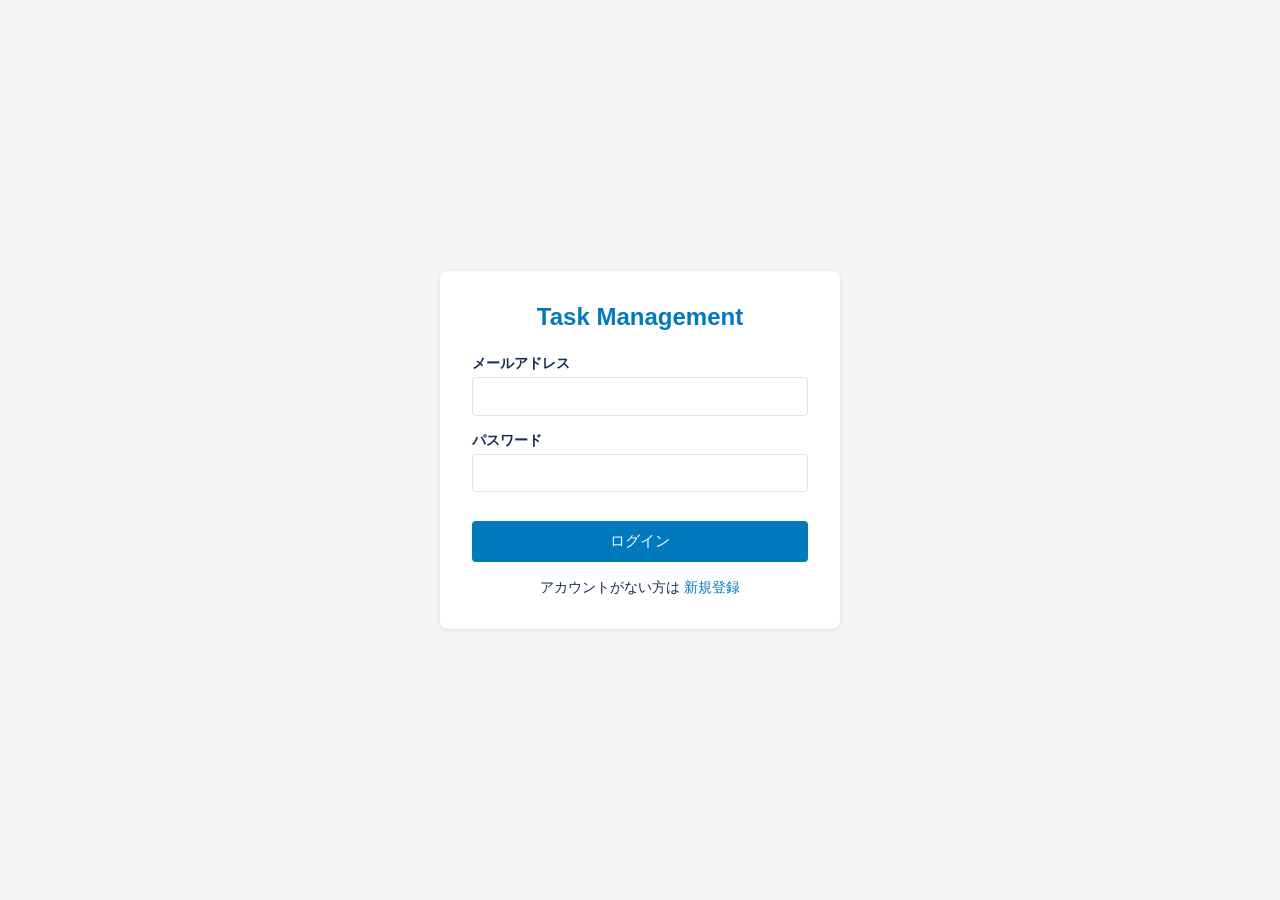
==== prototype/board.html @ 59832b31 "Add requirements docs, DB design, and HTML prototype - docs/: 要件定義書・機能要件書・画面設計書・DB設計書（ER図）・技術スタック候補 " ====
<!DOCTYPE html>
<html lang="ja">
<head>
  <meta charset="UTF-8" />
  <meta name="viewport" content="width=device-width, initial-scale=1.0" />
  <title>ボード詳細 | Task Management</title>
  <link rel="stylesheet" href="css/style.css" />
</head>
<body>
  <header class="header">
    <div class="right">
      <a href="boards.html" class="back-link">← 戻る</a>
    </div>
    <h1 id="boardTitle"></h1>
    <div class="right">
      <button class="btn btn-secondary" onclick="logout()">ログアウト</button>
    </div>
  </header>

  <div class="board-detail">
    <div class="lists-container" id="listsContainer"></div>
  </div>

  <script src="js/app.js"></script>
  <script src="js/board.js"></script>
</body>
</html>
---- prototype/css/style.css ----
* {
  box-sizing: border-box;
  margin: 0;
  padding: 0;
}

body {
  font-family: -apple-system, BlinkMacSystemFont, "Segoe UI", "Hiragino Kaku Gothic ProN", Meiryo, sans-serif;
  background: #f4f5f7;
  color: #172b4d;
  min-height: 100vh;
}

/* ==== Auth (Login / Register) ==== */
.auth-wrapper {
  display: flex;
  align-items: center;
  justify-content: center;
  min-height: 100vh;
  padding: 1rem;
}

.auth-card {
  background: #fff;
  padding: 2rem;
  border-radius: 8px;
  box-shadow: 0 1px 4px rgba(0, 0, 0, 0.1);
  width: 100%;
  max-width: 400px;
}

.auth-card h1 {
  font-size: 1.5rem;
  margin-bottom: 1.5rem;
  text-align: center;
  color: #0079bf;
}

.form-group {
  margin-bottom: 1rem;
}

.form-group label {
  display: block;
  font-size: 0.85rem;
  font-weight: 600;
  margin-bottom: 0.25rem;
}

.form-group input {
  width: 100%;
  padding: 0.6rem;
  border: 1px solid #dfe1e6;
  border-radius: 4px;
  font-size: 0.95rem;
}

.form-group input:focus {
  outline: none;
  border-color: #0079bf;
}

.btn {
  padding: 0.6rem 1rem;
  border: none;
  border-radius: 4px;
  font-size: 0.95rem;
  cursor: pointer;
  font-weight: 500;
}

.btn-primary {
  background: #0079bf;
  color: #fff;
  width: 100%;
}

.btn-primary:hover {
  background: #026aa7;
}

.btn-secondary {
  background: #fff;
  color: #172b4d;
  border: 1px solid #dfe1e6;
}

.btn-secondary:hover {
  background: #ebecf0;
}

.btn-danger {
  background: #eb5a46;
  color: #fff;
}

.btn-danger:hover {
  background: #cf513d;
}

.auth-link {
  text-align: center;
  margin-top: 1rem;
  font-size: 0.9rem;
}

.auth-link a {
  color: #0079bf;
  text-decoration: none;
}

.error {
  color: #eb5a46;
  font-size: 0.85rem;
  margin-top: 0.25rem;
  min-height: 1em;
}

/* ==== Header (common for Boards list / Board detail) ==== */
.header {
  background: #026aa7;
  color: #fff;
  padding: 0.75rem 1.5rem;
  display: flex;
  align-items: center;
  justify-content: space-between;
  box-shadow: 0 1px 2px rgba(0, 0, 0, 0.1);
}

.header h1 {
  font-size: 1.1rem;
  font-weight: 600;
}

.header .right {
  display: flex;
  gap: 0.5rem;
  align-items: center;
}

.header .back-link {
  color: #fff;
  text-decoration: none;
  padding: 0.4rem 0.7rem;
  border-radius: 4px;
  font-size: 0.9rem;
}

.header .back-link:hover {
  background: rgba(255, 255, 255, 0.15);
}

.header .btn {
  font-size: 0.85rem;
  padding: 0.4rem 0.8rem;
}

/* ==== Boards list (SC-03) ==== */
.boards-container {
  padding: 2rem;
  max-width: 1200px;
  margin: 0 auto;
}

.boards-grid {
  display: grid;
  grid-template-columns: repeat(auto-fill, minmax(220px, 1fr));
  gap: 1rem;
  margin-top: 1.5rem;
}

.board-tile {
  background: #0079bf;
  color: #fff;
  padding: 1rem;
  border-radius: 6px;
  min-height: 90px;
  cursor: pointer;
  display: flex;
  flex-direction: column;
  justify-content: space-between;
  transition: background 0.15s;
}

.board-tile:hover {
  background: #026aa7;
}

.board-tile h3 {
  font-size: 1.05rem;
  word-break: break-word;
}

.board-tile .actions {
  display: flex;
  gap: 0.25rem;
  justify-content: flex-end;
  opacity: 0;
  transition: opacity 0.15s;
}

.board-tile:hover .actions {
  opacity: 1;
}

.board-tile .mini-btn {
  background: rgba(255, 255, 255, 0.2);
  color: #fff;
  border: none;
  border-radius: 3px;
  padding: 0.2rem 0.4rem;
  font-size: 0.75rem;
  cursor: pointer;
}

.board-tile .mini-btn:hover {
  background: rgba(255, 255, 255, 0.35);
}

.board-tile.new {
  background: #dfe3e6;
  color: #5e6c84;
  justify-content: center;
  align-items: center;
  font-size: 0.95rem;
}

.board-tile.new:hover {
  background: #c1c7d0;
}

.empty-state {
  text-align: center;
  padding: 3rem 1rem;
  color: #5e6c84;
}

/* ==== Board detail (SC-04) ==== */
.board-detail {
  padding: 1rem;
  overflow-x: auto;
  min-height: calc(100vh - 56px);
}

.lists-container {
  display: flex;
  gap: 1rem;
  align-items: flex-start;
  min-width: max-content;
}

.list {
  background: #ebecf0;
  border-radius: 6px;
  padding: 0.75rem;
  width: 270px;
  flex-shrink: 0;
  max-height: calc(100vh - 100px);
  display: flex;
  flex-direction: column;
}

.list-header {
  display: flex;
  justify-content: space-between;
  align-items: center;
  margin-bottom: 0.5rem;
}

.list-header h2 {
  font-size: 0.95rem;
  font-weight: 600;
  flex-grow: 1;
  padding: 0.2rem;
  border-radius: 3px;
  cursor: text;
}

.list-header h2:hover {
  background: rgba(9, 30, 66, 0.08);
}

.list-delete {
  background: transparent;
  border: none;
  color: #6b778c;
  cursor: pointer;
  padding: 0.2rem 0.4rem;
  border-radius: 3px;
}

.list-delete:hover {
  background: rgba(9, 30, 66, 0.08);
  color: #eb5a46;
}

.cards {
  flex-grow: 1;
  overflow-y: auto;
  min-height: 20px;
  padding: 0.25rem 0;
}

.card {
  background: #fff;
  border-radius: 4px;
  padding: 0.5rem 0.6rem;
  margin-bottom: 0.5rem;
  box-shadow: 0 1px 0 rgba(9, 30, 66, 0.15);
  cursor: grab;
  font-size: 0.9rem;
  word-break: break-word;
  position: relative;
}

.card:active {
  cursor: grabbing;
}

.card.dragging {
  opacity: 0.5;
}

.card .card-delete {
  position: absolute;
  top: 2px;
  right: 4px;
  background: transparent;
  border: none;
  color: #6b778c;
  cursor: pointer;
  font-size: 0.8rem;
  padding: 0.1rem 0.3rem;
  opacity: 0;
}

.card:hover .card-delete {
  opacity: 1;
}

.cards.drag-over {
  background: rgba(0, 121, 191, 0.1);
  border-radius: 4px;
}

.add-card {
  background: transparent;
  border: none;
  color: #5e6c84;
  padding: 0.5rem;
  text-align: left;
  cursor: pointer;
  border-radius: 3px;
  font-size: 0.9rem;
  width: 100%;
}

.add-card:hover {
  background: rgba(9, 30, 66, 0.08);
  color: #172b4d;
}

.add-list {
  background: rgba(255, 255, 255, 0.6);
  border: 1px dashed #c1c7d0;
  border-radius: 6px;
  padding: 0.75rem;
  width: 270px;
  flex-shrink: 0;
  cursor: pointer;
  color: #5e6c84;
  font-size: 0.9rem;
  text-align: center;
}

.add-list:hover {
  background: rgba(255, 255, 255, 0.9);
}

.inline-input {
  width: 100%;
  padding: 0.4rem;
  border: 2px solid #0079bf;
  border-radius: 4px;
  font-size: 0.9rem;
  font-family: inherit;
}
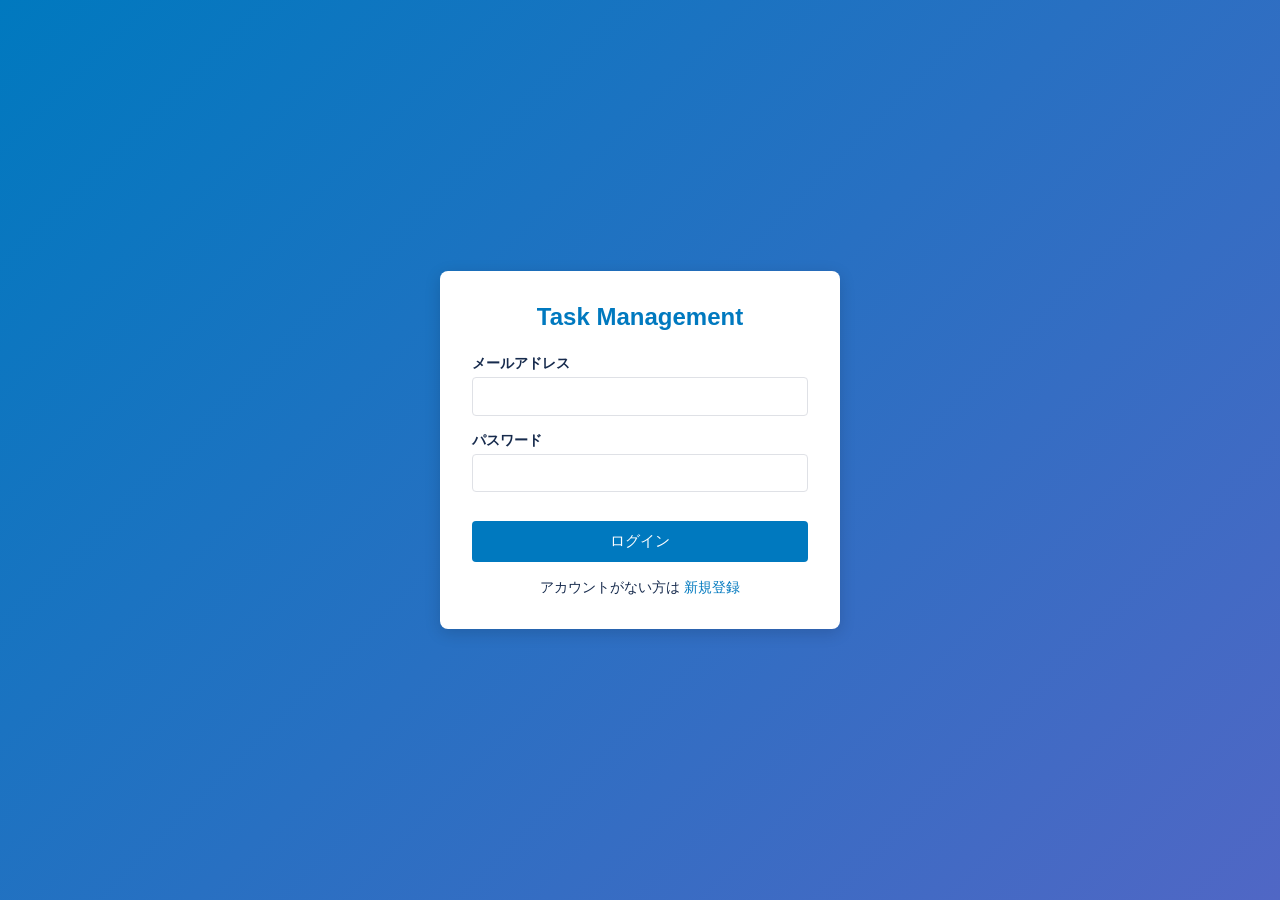
==== commit ff056dff: "Redesign prototype to be Trello-like - Add board background color selection with 8-color picker - Ad" ====
--- a/prototype/board.html
+++ b/prototype/board.html
@@ -6,14 +6,15 @@
   <title>ボード詳細 | Task Management</title>
   <link rel="stylesheet" href="css/style.css" />
 </head>
-<body>
+<body class="board-page">
   <header class="header">
     <div class="right">
-      <a href="boards.html" class="back-link">← 戻る</a>
+      <a href="boards.html" class="back-link">← ボード一覧</a>
+      <h1 id="boardTitle" style="margin-left: 0.75rem;"></h1>
     </div>
-    <h1 id="boardTitle"></h1>
     <div class="right">
-      <button class="btn btn-secondary" onclick="logout()">ログアウト</button>
+      <span class="user-label" id="userLabel"></span>
+      <button class="btn btn-sm" onclick="logout()">ログアウト</button>
     </div>
   </header>
 
@@ -21,6 +22,39 @@
     <div class="lists-container" id="listsContainer"></div>
   </div>
 
+  <!-- Card Detail Modal -->
+  <div class="modal-overlay hidden" id="cardModal">
+    <div class="modal">
+      <div class="modal-header">
+        <input type="text" class="modal-title" id="cardTitleInput" />
+        <button class="modal-close" id="closeCardModal">✕</button>
+      </div>
+
+      <div class="modal-section">
+        <h3>ラベル</h3>
+        <div class="label-picker" id="labelPicker"></div>
+      </div>
+
+      <div class="modal-section">
+        <h3>期限</h3>
+        <input type="date" id="cardDueInput" />
+      </div>
+
+      <div class="modal-section">
+        <h3>説明</h3>
+        <textarea id="cardDescInput" placeholder="このカードの詳細を書く..."></textarea>
+      </div>
+
+      <div class="modal-footer">
+        <button class="btn btn-danger btn-sm" id="deleteCardBtn">カードを削除</button>
+        <div class="actions">
+          <button class="btn btn-secondary" id="cancelCardBtn">キャンセル</button>
+          <button class="btn btn-primary" id="saveCardBtn" style="width: auto;">保存</button>
+        </div>
+      </div>
+    </div>
+  </div>
+
   <script src="js/app.js"></script>
   <script src="js/board.js"></script>
 </body>
--- a/prototype/css/style.css
+++ b/prototype/css/style.css
@@ -2,6 +2,10 @@
   box-sizing: border-box;
   margin: 0;
   padding: 0;
+}
+
+:root {
+  --board-bg: #0079bf;
 }
 
 body {
@@ -18,13 +22,14 @@
   justify-content: center;
   min-height: 100vh;
   padding: 1rem;
+  background: linear-gradient(135deg, #0079bf 0%, #5067c5 100%);
 }
 
 .auth-card {
   background: #fff;
   padding: 2rem;
   border-radius: 8px;
-  box-shadow: 0 1px 4px rgba(0, 0, 0, 0.1);
+  box-shadow: 0 4px 16px rgba(0, 0, 0, 0.15);
   width: 100%;
   max-width: 400px;
 }
@@ -47,17 +52,22 @@
   margin-bottom: 0.25rem;
 }
 
-.form-group input {
+.form-group input,
+.form-group textarea,
+.form-group select {
   width: 100%;
   padding: 0.6rem;
   border: 1px solid #dfe1e6;
   border-radius: 4px;
   font-size: 0.95rem;
-}
-
-.form-group input:focus {
+  font-family: inherit;
+}
+
+.form-group input:focus,
+.form-group textarea:focus {
   outline: none;
   border-color: #0079bf;
+  box-shadow: 0 0 0 2px rgba(0, 121, 191, 0.2);
 }
 
 .btn {
@@ -67,6 +77,7 @@
   font-size: 0.95rem;
   cursor: pointer;
   font-weight: 500;
+  transition: background 0.15s;
 }
 
 .btn-primary {
@@ -96,6 +107,11 @@
 
 .btn-danger:hover {
   background: #cf513d;
+}
+
+.btn-sm {
+  padding: 0.35rem 0.7rem;
+  font-size: 0.85rem;
 }
 
 .auth-link {
@@ -116,15 +132,19 @@
   min-height: 1em;
 }
 
-/* ==== Header (common for Boards list / Board detail) ==== */
+/* ==== Header ==== */
 .header {
-  background: #026aa7;
-  color: #fff;
-  padding: 0.75rem 1.5rem;
+  background: rgba(0, 0, 0, 0.4);
+  color: #fff;
+  padding: 0.6rem 1.2rem;
   display: flex;
   align-items: center;
   justify-content: space-between;
-  box-shadow: 0 1px 2px rgba(0, 0, 0, 0.1);
+  backdrop-filter: blur(8px);
+}
+
+.header.header-solid {
+  background: #026aa7;
 }
 
 .header h1 {
@@ -144,51 +164,80 @@
   padding: 0.4rem 0.7rem;
   border-radius: 4px;
   font-size: 0.9rem;
+  background: rgba(255, 255, 255, 0.2);
 }
 
 .header .back-link:hover {
-  background: rgba(255, 255, 255, 0.15);
+  background: rgba(255, 255, 255, 0.3);
 }
 
 .header .btn {
   font-size: 0.85rem;
   padding: 0.4rem 0.8rem;
+  background: rgba(255, 255, 255, 0.2);
+  color: #fff;
+  border: none;
+}
+
+.header .btn:hover {
+  background: rgba(255, 255, 255, 0.3);
+}
+
+.header .user-label {
+  font-size: 0.9rem;
+  opacity: 0.9;
 }
 
 /* ==== Boards list (SC-03) ==== */
+.boards-page {
+  background: #f4f5f7;
+  min-height: 100vh;
+}
+
 .boards-container {
   padding: 2rem;
   max-width: 1200px;
   margin: 0 auto;
 }
 
+.boards-container h2 {
+  font-size: 1rem;
+  color: #5e6c84;
+  text-transform: uppercase;
+  letter-spacing: 0.5px;
+  margin-bottom: 1rem;
+}
+
 .boards-grid {
   display: grid;
-  grid-template-columns: repeat(auto-fill, minmax(220px, 1fr));
-  gap: 1rem;
-  margin-top: 1.5rem;
+  grid-template-columns: repeat(auto-fill, minmax(200px, 1fr));
+  gap: 0.75rem;
 }
 
 .board-tile {
-  background: #0079bf;
-  color: #fff;
-  padding: 1rem;
-  border-radius: 6px;
-  min-height: 90px;
+  background: var(--tile-bg, #0079bf);
+  color: #fff;
+  padding: 0.75rem;
+  border-radius: 4px;
+  height: 100px;
   cursor: pointer;
   display: flex;
   flex-direction: column;
   justify-content: space-between;
-  transition: background 0.15s;
+  transition: filter 0.15s;
+  position: relative;
+  overflow: hidden;
 }
 
 .board-tile:hover {
-  background: #026aa7;
+  filter: brightness(1.1);
 }
 
 .board-tile h3 {
-  font-size: 1.05rem;
+  font-size: 1rem;
+  font-weight: 600;
   word-break: break-word;
+  text-shadow: 0 1px 2px rgba(0, 0, 0, 0.15);
 }
 
 .board-tile .actions {
@@ -204,58 +253,60 @@
 }
 
 .board-tile .mini-btn {
-  background: rgba(255, 255, 255, 0.2);
+  background: rgba(0, 0, 0, 0.3);
   color: #fff;
   border: none;
   border-radius: 3px;
-  padding: 0.2rem 0.4rem;
+  padding: 0.2rem 0.5rem;
   font-size: 0.75rem;
   cursor: pointer;
 }
 
 .board-tile .mini-btn:hover {
-  background: rgba(255, 255, 255, 0.35);
+  background: rgba(0, 0, 0, 0.5);
 }
 
 .board-tile.new {
-  background: #dfe3e6;
+  background: #ebecf0;
   color: #5e6c84;
   justify-content: center;
   align-items: center;
-  font-size: 0.95rem;
+  font-size: 0.9rem;
+  font-weight: 500;
 }
 
 .board-tile.new:hover {
-  background: #c1c7d0;
-}
-
-.empty-state {
-  text-align: center;
-  padding: 3rem 1rem;
-  color: #5e6c84;
+  background: #dfe1e6;
+  filter: none;
 }
 
 /* ==== Board detail (SC-04) ==== */
+.board-page {
+  background: var(--board-bg);
+  min-height: 100vh;
+}
+
 .board-detail {
-  padding: 1rem;
+  padding: 0.75rem 1rem 1rem;
   overflow-x: auto;
-  min-height: calc(100vh - 56px);
+  height: calc(100vh - 48px);
 }
 
 .lists-container {
   display: flex;
-  gap: 1rem;
+  gap: 0.75rem;
   align-items: flex-start;
   min-width: max-content;
+  height: 100%;
 }
 
 .list {
   background: #ebecf0;
   border-radius: 6px;
-  padding: 0.75rem;
-  width: 270px;
+  padding: 0.5rem;
+  width: 272px;
   flex-shrink: 0;
-  max-height: calc(100vh - 100px);
+  max-height: 100%;
   display: flex;
   flex-direction: column;
 }
@@ -264,20 +315,28 @@
   display: flex;
   justify-content: space-between;
   align-items: center;
-  margin-bottom: 0.5rem;
+  padding: 0.25rem 0.25rem 0.5rem;
 }
 
 .list-header h2 {
-  font-size: 0.95rem;
+  font-size: 0.9rem;
   font-weight: 600;
   flex-grow: 1;
-  padding: 0.2rem;
+  padding: 0.25rem 0.4rem;
   border-radius: 3px;
   cursor: text;
+  color: #172b4d;
 }
 
 .list-header h2:hover {
   background: rgba(9, 30, 66, 0.08);
+}
+
+.list-count {
+  color: #5e6c84;
+  font-size: 0.8rem;
+  font-weight: 400;
+  margin-left: 0.35rem;
 }
 
 .list-delete {
@@ -285,8 +344,9 @@
   border: none;
   color: #6b778c;
   cursor: pointer;
-  padding: 0.2rem 0.4rem;
-  border-radius: 3px;
+  padding: 0.2rem 0.5rem;
+  border-radius: 3px;
+  font-size: 0.9rem;
 }
 
 .list-delete:hover {
@@ -297,45 +357,87 @@
 .cards {
   flex-grow: 1;
   overflow-y: auto;
-  min-height: 20px;
-  padding: 0.25rem 0;
+  min-height: 10px;
+  padding: 0.25rem;
+  margin: 0 -0.25rem;
 }
 
 .card {
   background: #fff;
-  border-radius: 4px;
-  padding: 0.5rem 0.6rem;
+  border-radius: 3px;
+  padding: 0.4rem 0.6rem 0.5rem;
   margin-bottom: 0.5rem;
-  box-shadow: 0 1px 0 rgba(9, 30, 66, 0.15);
-  cursor: grab;
+  box-shadow: 0 1px 0 rgba(9, 30, 66, 0.25);
+  cursor: pointer;
   font-size: 0.9rem;
   word-break: break-word;
-  position: relative;
-}
-
-.card:active {
-  cursor: grabbing;
+}
+
+.card:hover {
+  background: #fafbfc;
+  box-shadow: 0 1px 0 rgba(9, 30, 66, 0.35);
 }
 
 .card.dragging {
   opacity: 0.5;
-}
-
-.card .card-delete {
-  position: absolute;
-  top: 2px;
-  right: 4px;
-  background: transparent;
-  border: none;
-  color: #6b778c;
-  cursor: pointer;
-  font-size: 0.8rem;
-  padding: 0.1rem 0.3rem;
-  opacity: 0;
-}
-
-.card:hover .card-delete {
-  opacity: 1;
+  transform: rotate(2deg);
+}
+
+.card-labels {
+  display: flex;
+  gap: 0.25rem;
+  flex-wrap: wrap;
+  margin-bottom: 0.35rem;
+}
+
+.card-label {
+  height: 8px;
+  width: 40px;
+  border-radius: 4px;
+  transition: width 0.15s;
+}
+
+.card-title {
+  line-height: 1.35;
+  color: #172b4d;
+}
+
+.card-meta {
+  display: flex;
+  gap: 0.4rem;
+  flex-wrap: wrap;
+  margin-top: 0.35rem;
+  font-size: 0.75rem;
+  color: #5e6c84;
+}
+
+.card-due {
+  display: inline-flex;
+  align-items: center;
+  gap: 0.2rem;
+  padding: 0.1rem 0.35rem;
+  border-radius: 3px;
+  background: #ebecf0;
+}
+
+.card-due.overdue {
+  background: #eb5a46;
+  color: #fff;
+}
+
+.card-due.today {
+  background: #f2d600;
+  color: #172b4d;
+}
+
+.card-due.soon {
+  background: #ff9f1a;
+  color: #fff;
+}
+
+.card-due.done {
+  background: #61bd4f;
+  color: #fff;
 }
 
 .cards.drag-over {
@@ -353,6 +455,7 @@
   border-radius: 3px;
   font-size: 0.9rem;
   width: 100%;
+  margin-top: 0.25rem;
 }
 
 .add-card:hover {
@@ -361,27 +464,197 @@
 }
 
 .add-list {
-  background: rgba(255, 255, 255, 0.6);
-  border: 1px dashed #c1c7d0;
+  background: rgba(255, 255, 255, 0.35);
+  border: none;
   border-radius: 6px;
   padding: 0.75rem;
-  width: 270px;
+  width: 272px;
   flex-shrink: 0;
   cursor: pointer;
-  color: #5e6c84;
-  font-size: 0.9rem;
-  text-align: center;
+  color: #fff;
+  font-size: 0.9rem;
+  font-weight: 500;
+  text-align: left;
 }
 
 .add-list:hover {
-  background: rgba(255, 255, 255, 0.9);
+  background: rgba(255, 255, 255, 0.45);
 }
 
 .inline-input {
   width: 100%;
+  padding: 0.35rem 0.4rem;
+  border: 2px solid #0079bf;
+  border-radius: 3px;
+  font-size: 0.9rem;
+  font-family: inherit;
+  font-weight: 600;
+}
+
+/* ==== Modal (Card detail) ==== */
+.modal-overlay {
+  position: fixed;
+  inset: 0;
+  background: rgba(0, 0, 0, 0.5);
+  display: flex;
+  align-items: flex-start;
+  justify-content: center;
+  z-index: 100;
+  overflow-y: auto;
+  padding: 3rem 1rem;
+}
+
+.modal-overlay.hidden {
+  display: none;
+}
+
+.modal {
+  background: #f4f5f7;
+  border-radius: 6px;
+  width: 100%;
+  max-width: 640px;
+  padding: 1.25rem 1.5rem 1.5rem;
+  box-shadow: 0 12px 32px rgba(0, 0, 0, 0.3);
+}
+
+.modal-header {
+  display: flex;
+  justify-content: space-between;
+  align-items: flex-start;
+  margin-bottom: 1rem;
+}
+
+.modal-title {
+  font-size: 1.1rem;
+  font-weight: 600;
+  flex-grow: 1;
+  margin-right: 1rem;
   padding: 0.4rem;
-  border: 2px solid #0079bf;
+  border: 2px solid transparent;
+  border-radius: 3px;
+}
+
+.modal-title:focus {
+  outline: none;
+  border-color: #0079bf;
+  background: #fff;
+}
+
+.modal-close {
+  background: transparent;
+  border: none;
+  font-size: 1.25rem;
+  cursor: pointer;
+  color: #5e6c84;
+  padding: 0.3rem 0.5rem;
+  border-radius: 3px;
+}
+
+.modal-close:hover {
+  background: rgba(9, 30, 66, 0.08);
+}
+
+.modal-section {
+  margin-bottom: 1.25rem;
+}
+
+.modal-section h3 {
+  font-size: 0.8rem;
+  color: #5e6c84;
+  text-transform: uppercase;
+  letter-spacing: 0.5px;
+  margin-bottom: 0.5rem;
+}
+
+.modal-section textarea {
+  width: 100%;
+  min-height: 80px;
+  padding: 0.5rem;
+  border: 1px solid #dfe1e6;
+  border-radius: 3px;
+  font-family: inherit;
+  font-size: 0.9rem;
+  resize: vertical;
+}
+
+.modal-section textarea:focus {
+  outline: none;
+  border-color: #0079bf;
+}
+
+.modal-section input[type="date"] {
+  padding: 0.4rem;
+  border: 1px solid #dfe1e6;
+  border-radius: 3px;
+  font-size: 0.9rem;
+}
+
+.label-picker {
+  display: flex;
+  gap: 0.35rem;
+  flex-wrap: wrap;
+}
+
+.label-chip {
+  display: inline-flex;
+  align-items: center;
+  justify-content: center;
+  padding: 0.35rem 0.75rem;
+  border-radius: 3px;
+  color: #fff;
+  font-size: 0.75rem;
+  font-weight: 600;
+  cursor: pointer;
+  border: 2px solid transparent;
+  min-width: 60px;
+  text-align: center;
+  opacity: 0.65;
+  transition: opacity 0.15s, border-color 0.15s;
+}
+
+.label-chip:hover {
+  opacity: 0.85;
+}
+
+.label-chip.selected {
+  opacity: 1;
+  border-color: #172b4d;
+}
+
+.modal-footer {
+  display: flex;
+  justify-content: space-between;
+  gap: 0.5rem;
+  padding-top: 0.5rem;
+  border-top: 1px solid #dfe1e6;
+}
+
+.modal-footer .actions {
+  display: flex;
+  gap: 0.5rem;
+}
+
+/* ==== Color picker (for board creation) ==== */
+.color-picker {
+  display: flex;
+  gap: 0.5rem;
+  flex-wrap: wrap;
+  margin-top: 0.5rem;
+}
+
+.color-swatch {
+  width: 32px;
+  height: 32px;
   border-radius: 4px;
-  font-size: 0.9rem;
-  font-family: inherit;
-}
+  cursor: pointer;
+  border: 3px solid transparent;
+  transition: transform 0.1s;
+}
+
+.color-swatch:hover {
+  transform: scale(1.1);
+}
+
+.color-swatch.selected {
+  border-color: #172b4d;
+}
